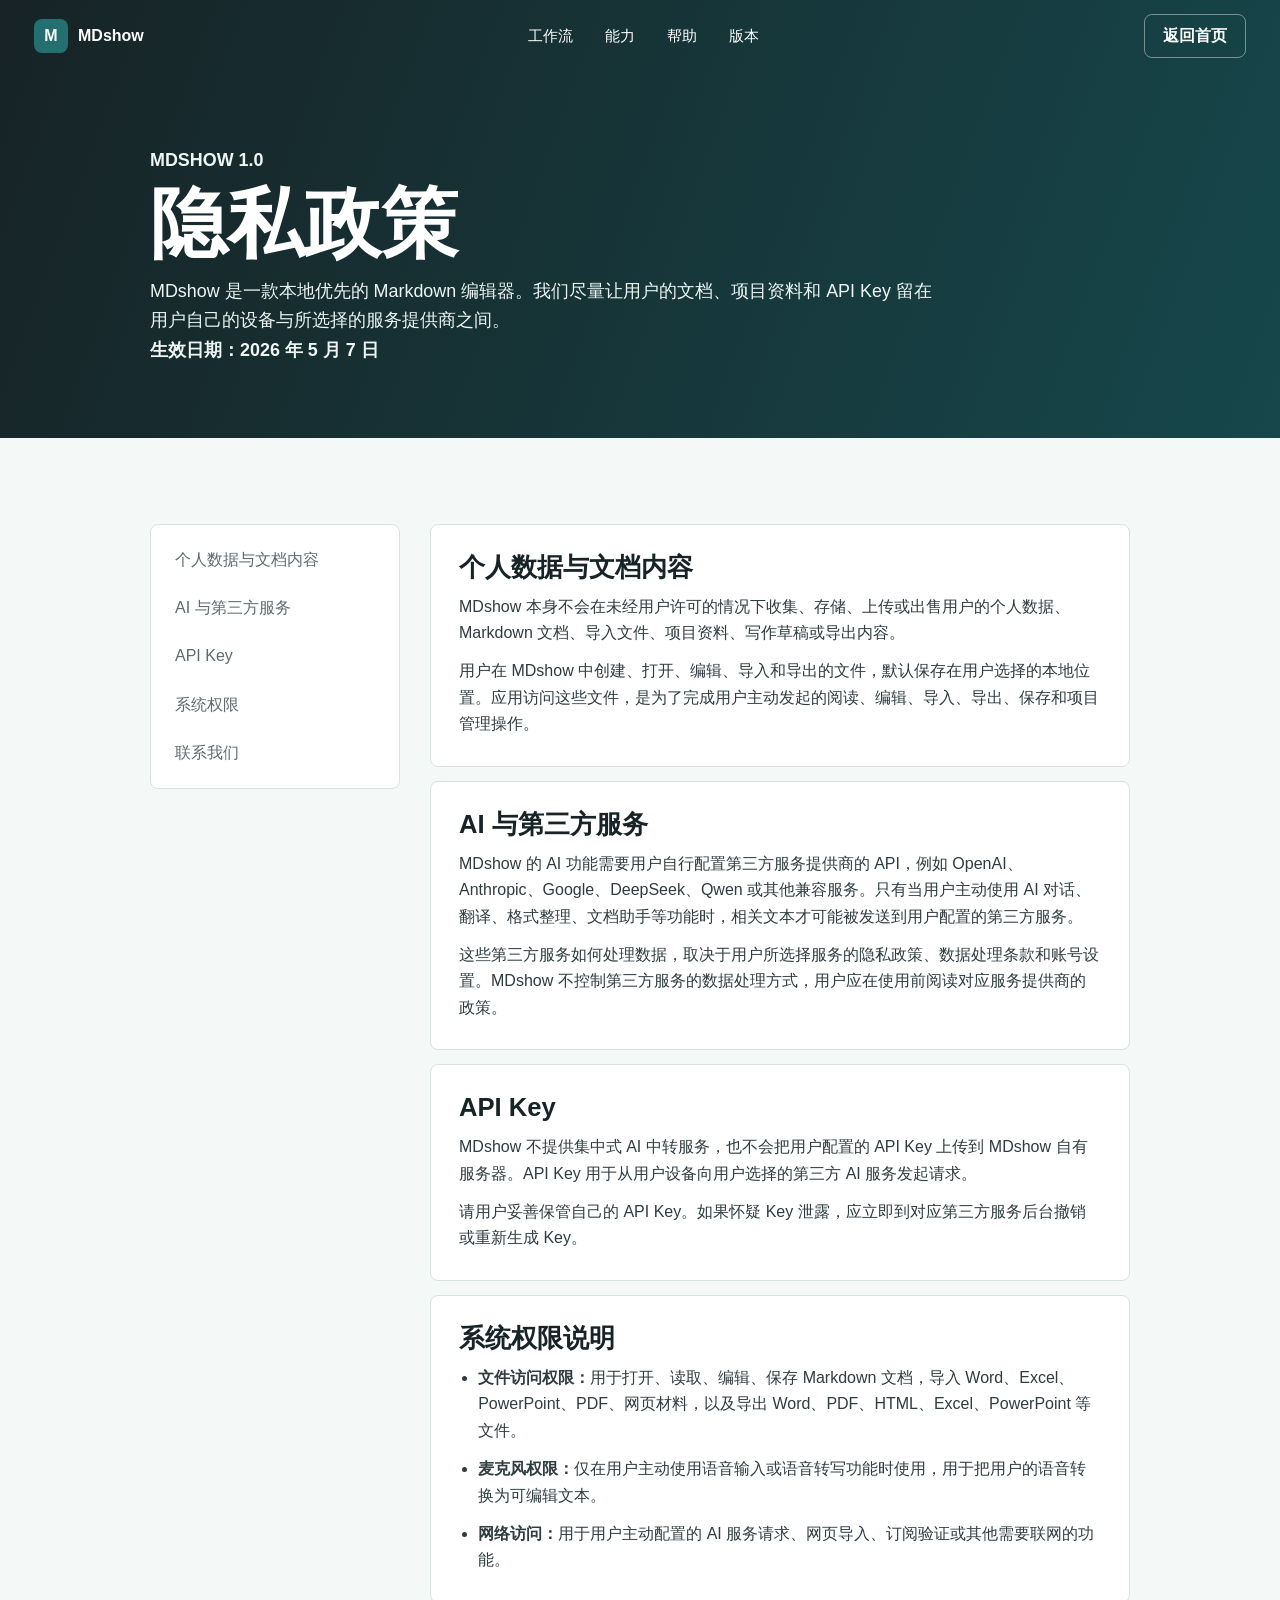
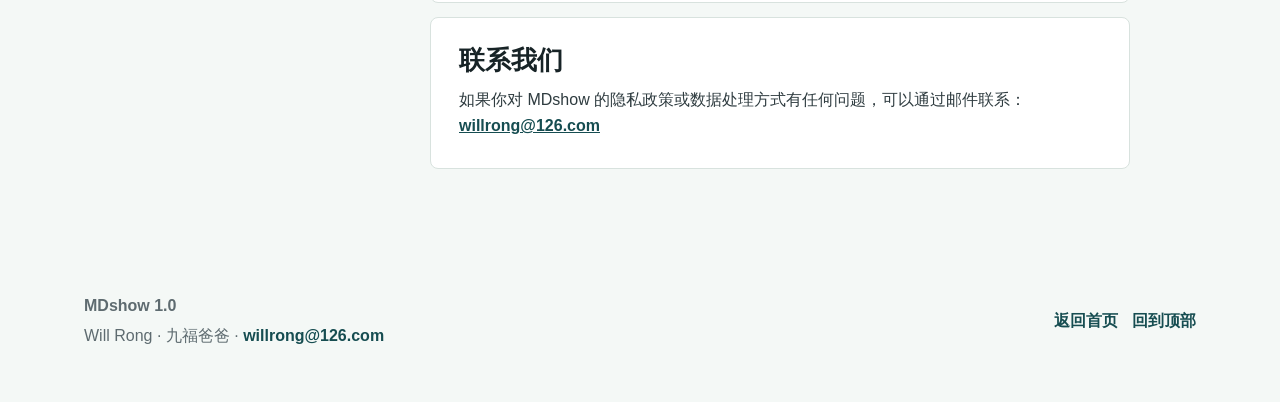
==== privacy.html @ 76c13066 "清理重复文件并更新网页内容" ====
<!DOCTYPE html>
<html lang="zh-CN">
<head>
  <meta charset="UTF-8">
  <meta name="viewport" content="width=device-width, initial-scale=1.0">
  <meta name="description" content="MDshow 隐私政策。MDshow 是本地优先的 Markdown 编辑器，不会在未经许可的情况下收集、存储或上传用户文档内容。">
  <title>隐私政策 | MDshow 1.0</title>
  <link rel="stylesheet" href="styles.css">
</head>
<body class="policy-page">
  <a class="skip-link" href="#main">跳到正文</a>

  <header class="site-header" data-header>
    <a class="brand-mark" href="index.html" aria-label="返回 MDshow 首页">
      <span class="brand-symbol">M</span>
      <span>MDshow</span>
    </a>
    <nav class="site-nav" aria-label="主导航">
      <a href="index.html#workflow">工作流</a>
      <a href="index.html#features">能力</a>
      <a href="index.html#guide">帮助</a>
      <a href="index.html#release">版本</a>
    </nav>
    <a class="header-action" href="index.html">返回首页</a>
  </header>

  <main id="main">
    <section class="policy-hero" aria-labelledby="policy-title">
      <div class="policy-hero-inner">
        <p class="eyebrow">MDshow 1.0</p>
        <h1 id="policy-title">隐私政策</h1>
        <p>
          MDshow 是一款本地优先的 Markdown 编辑器。我们尽量让用户的文档、项目资料和 API Key 留在用户自己的设备与所选择的服务提供商之间。
        </p>
        <p class="policy-date">生效日期：2026 年 5 月 7 日</p>
      </div>
    </section>

    <section class="section-band policy-band">
      <div class="policy-layout">
        <aside class="policy-nav" aria-label="隐私政策目录">
          <a href="#data">个人数据与文档内容</a>
          <a href="#ai">AI 与第三方服务</a>
          <a href="#keys">API Key</a>
          <a href="#permissions">系统权限</a>
          <a href="#contact">联系我们</a>
        </aside>

        <article class="policy-content">
          <section id="data" class="policy-section">
            <h2>个人数据与文档内容</h2>
            <p>
              MDshow 本身不会在未经用户许可的情况下收集、存储、上传或出售用户的个人数据、Markdown 文档、导入文件、项目资料、写作草稿或导出内容。
            </p>
            <p>
              用户在 MDshow 中创建、打开、编辑、导入和导出的文件，默认保存在用户选择的本地位置。应用访问这些文件，是为了完成用户主动发起的阅读、编辑、导入、导出、保存和项目管理操作。
            </p>
          </section>

          <section id="ai" class="policy-section">
            <h2>AI 与第三方服务</h2>
            <p>
              MDshow 的 AI 功能需要用户自行配置第三方服务提供商的 API，例如 OpenAI、Anthropic、Google、DeepSeek、Qwen 或其他兼容服务。只有当用户主动使用 AI 对话、翻译、格式整理、文档助手等功能时，相关文本才可能被发送到用户配置的第三方服务。
            </p>
            <p>
              这些第三方服务如何处理数据，取决于用户所选择服务的隐私政策、数据处理条款和账号设置。MDshow 不控制第三方服务的数据处理方式，用户应在使用前阅读对应服务提供商的政策。
            </p>
          </section>

          <section id="keys" class="policy-section">
            <h2>API Key</h2>
            <p>
              MDshow 不提供集中式 AI 中转服务，也不会把用户配置的 API Key 上传到 MDshow 自有服务器。API Key 用于从用户设备向用户选择的第三方 AI 服务发起请求。
            </p>
            <p>
              请用户妥善保管自己的 API Key。如果怀疑 Key 泄露，应立即到对应第三方服务后台撤销或重新生成 Key。
            </p>
          </section>

          <section id="permissions" class="policy-section">
            <h2>系统权限说明</h2>
            <ul>
              <li>
                <strong>文件访问权限：</strong>用于打开、读取、编辑、保存 Markdown 文档，导入 Word、Excel、PowerPoint、PDF、网页材料，以及导出 Word、PDF、HTML、Excel、PowerPoint 等文件。
              </li>
              <li>
                <strong>麦克风权限：</strong>仅在用户主动使用语音输入或语音转写功能时使用，用于把用户的语音转换为可编辑文本。
              </li>
              <li>
                <strong>网络访问：</strong>用于用户主动配置的 AI 服务请求、网页导入、订阅验证或其他需要联网的功能。
              </li>
            </ul>
          </section>

          <section id="contact" class="policy-section">
            <h2>联系我们</h2>
            <p>
              如果你对 MDshow 的隐私政策或数据处理方式有任何问题，可以通过邮件联系：
              <a href="mailto:willrong@126.com">willrong@126.com</a>
            </p>
          </section>
        </article>
      </div>
    </section>
  </main>

  <footer class="site-footer">
    <div>
      <strong>MDshow 1.0</strong>
      <p>Will Rong · 九福爸爸 · <a href="mailto:willrong@126.com">willrong@126.com</a></p>
    </div>
    <nav class="footer-links" aria-label="页脚链接">
      <a href="index.html">返回首页</a>
      <a href="#main">回到顶部</a>
    </nav>
  </footer>

  <script src="script.js"></script>
</body>
</html>
---- styles.css ----
:root {
  color-scheme: light;
  --ink: #172326;
  --ink-soft: #2f3c40;
  --muted: #5e6b70;
  --paper: #f4f8f6;
  --surface: #ffffff;
  --surface-alt: #edf4f1;
  --line: #d8e2de;
  --teal: #246f70;
  --teal-dark: #164d51;
  --coral: #c86246;
  --gold: #b8882f;
  --blue: #315f8c;
  --sage: #78906f;
  --shadow: 0 24px 70px rgba(23, 35, 38, 0.16);
  --header-height: 72px;
}

* {
  box-sizing: border-box;
}

html {
  scroll-behavior: smooth;
}

body {
  margin: 0;
  color: var(--ink);
  background: var(--paper);
  font-family: -apple-system, BlinkMacSystemFont, "SF Pro Text", "PingFang SC", "Hiragino Sans GB", "Microsoft YaHei", Arial, sans-serif;
  line-height: 1.65;
  text-rendering: optimizeLegibility;
}

img {
  display: block;
  max-width: 100%;
}

a {
  color: inherit;
}

code {
  padding: 0.1rem 0.34rem;
  border: 1px solid var(--line);
  border-radius: 6px;
  background: #f7faf9;
  color: var(--teal-dark);
  font-family: "SF Mono", Menlo, Consolas, monospace;
  font-size: 0.94em;
}

.skip-link {
  position: absolute;
  left: 16px;
  top: 12px;
  z-index: 20;
  transform: translateY(-140%);
  border-radius: 6px;
  background: var(--ink);
  color: #fff;
  padding: 10px 14px;
  text-decoration: none;
}

.skip-link:focus {
  transform: translateY(0);
}

.site-header {
  position: fixed;
  inset: 0 0 auto 0;
  z-index: 10;
  height: var(--header-height);
  display: flex;
  align-items: center;
  justify-content: space-between;
  gap: 22px;
  padding: 0 34px;
  color: #fff;
  transition: background-color 180ms ease, border-color 180ms ease, color 180ms ease, box-shadow 180ms ease;
}

.site-header.is-scrolled {
  color: var(--ink);
  background: rgba(244, 248, 246, 0.94);
  border-bottom: 1px solid var(--line);
  box-shadow: 0 12px 40px rgba(23, 35, 38, 0.08);
  backdrop-filter: blur(18px);
}

.brand-mark,
.site-nav,
.header-action,
.hero-actions,
.hero-facts,
.workflow-track,
.feature-grid,
.guide-layout,
.matrix-grid,
.audience-grid,
.site-footer {
  max-width: 1180px;
}

.brand-mark {
  display: inline-flex;
  align-items: center;
  gap: 10px;
  font-weight: 760;
  text-decoration: none;
  white-space: nowrap;
}

.brand-symbol {
  display: grid;
  place-items: center;
  width: 34px;
  height: 34px;
  border-radius: 8px;
  background: var(--teal);
  color: #fff;
  font-weight: 820;
}

.site-nav {
  display: flex;
  align-items: center;
  justify-content: center;
  gap: 4px;
  margin: 0 auto;
}

.site-nav a {
  display: inline-flex;
  align-items: center;
  min-height: 42px;
  padding: 0 14px;
  border-radius: 8px;
  color: inherit;
  font-size: 0.95rem;
  text-decoration: none;
}

.site-nav a:hover,
.site-nav a.is-active {
  background: rgba(255, 255, 255, 0.16);
}

.site-header.is-scrolled .site-nav a:hover,
.site-header.is-scrolled .site-nav a.is-active {
  background: #e5efeb;
}

.header-action,
.primary-link,
.secondary-link {
  display: inline-flex;
  align-items: center;
  justify-content: center;
  min-height: 44px;
  border-radius: 8px;
  padding: 0 18px;
  font-weight: 720;
  text-decoration: none;
  white-space: nowrap;
}

.header-action {
  border: 1px solid rgba(255, 255, 255, 0.42);
}

.site-header.is-scrolled .header-action {
  border-color: var(--line);
  background: var(--surface);
}

.hero {
  position: relative;
  min-height: 78vh;
  padding: calc(var(--header-height) + 64px) 34px 52px;
  display: flex;
  align-items: flex-end;
  overflow: hidden;
  color: #fff;
  background: #172326;
}

.hero-media {
  position: absolute;
  inset: 0;
  background-image: url("assets/mdshow-workspace-preview.png");
  background-size: cover;
  background-position: center;
  transform: scale(1.01);
}

.hero-shade {
  position: absolute;
  inset: 0;
  background: rgba(13, 25, 27, 0.42);
}

.hero-inner {
  position: relative;
  z-index: 1;
  width: min(1180px, 100%);
  margin: 0 auto;
}

.eyebrow,
.section-label,
.feature-tag,
.step-number {
  margin: 0;
  font-size: 0.78rem;
  font-weight: 780;
  letter-spacing: 0;
  text-transform: uppercase;
}

.eyebrow {
  color: #d7e8e4;
}

.hero h1 {
  margin: 10px 0 0;
  font-size: 8rem;
  line-height: 0.92;
  letter-spacing: 0;
}

.hero-kicker {
  max-width: 680px;
  margin: 20px 0 0;
  font-size: 1.42rem;
  font-weight: 760;
}

.hero-copy {
  max-width: 760px;
  margin: 16px 0 0;
  color: #edf6f3;
  font-size: 1.08rem;
}

.hero-actions {
  display: flex;
  flex-wrap: wrap;
  gap: 12px;
  margin-top: 28px;
}

.primary-link {
  background: #fff;
  color: var(--ink);
}

.secondary-link {
  border: 1px solid rgba(255, 255, 255, 0.52);
  color: #fff;
}

.hero-facts {
  display: grid;
  grid-template-columns: repeat(3, minmax(0, 1fr));
  gap: 12px;
  width: min(1180px, 100%);
  margin: 42px 0 0;
  padding: 0;
  list-style: none;
}

.hero-facts li {
  min-height: 112px;
  padding: 16px;
  border: 1px solid rgba(255, 255, 255, 0.22);
  border-radius: 8px;
  background: rgba(12, 24, 26, 0.48);
  backdrop-filter: blur(10px);
}

.hero-facts span {
  display: block;
  margin: 0 0 7px;
  color: #bbd9d2;
  font-size: 0.8rem;
  font-weight: 780;
}

.hero-facts strong {
  display: block;
  color: #fff;
  font-weight: 680;
}

.section-band {
  padding: 86px 34px;
}

.section-grid,
.section-heading,
.workflow-track,
.feature-grid,
.guide-layout,
.matrix-grid,
.audience-grid,
.site-footer {
  width: min(1180px, 100%);
  margin: 0 auto;
}

.section-grid {
  display: grid;
  grid-template-columns: minmax(220px, 0.78fr) minmax(0, 1.22fr);
  gap: 56px;
  align-items: start;
}

.section-label {
  color: var(--teal);
}

.section-heading {
  margin-bottom: 34px;
}

h2,
h3,
p {
  overflow-wrap: anywhere;
}

h2 {
  margin: 8px 0 0;
  font-size: 2.35rem;
  line-height: 1.14;
  letter-spacing: 0;
}

h3 {
  margin: 0;
  font-size: 1.16rem;
  line-height: 1.32;
  letter-spacing: 0;
}

.lead-copy,
.release-copy {
  color: var(--ink-soft);
  font-size: 1.06rem;
}

.lead-copy p,
.release-copy p {
  margin: 0 0 18px;
}

.lead-copy p:last-child,
.release-copy p:last-child {
  margin-bottom: 0;
}

.intro-band,
.guide-band,
.audience-band {
  background: var(--paper);
}

.workflow-band,
.delivery-band {
  background: var(--surface);
}

.feature-band {
  background: #f7fbfa;
}

.release-band {
  background: #e9f2ef;
}

.policy-page {
  background: var(--paper);
}

.policy-hero {
  padding: calc(var(--header-height) + 74px) 34px 72px;
  color: #fff;
  background:
    linear-gradient(110deg, rgba(23, 35, 38, 0.96), rgba(22, 77, 81, 0.86)),
    #172326;
}

.policy-hero-inner {
  width: min(980px, 100%);
  margin: 0 auto;
}

.policy-hero h1 {
  margin: 10px 0 16px;
  font-size: 4.8rem;
  line-height: 0.98;
  letter-spacing: 0;
}

.policy-hero p {
  max-width: 790px;
  margin: 0;
  color: #edf6f3;
  font-size: 1.12rem;
}

.policy-date {
  margin-top: 18px;
  color: #bbd9d2;
  font-size: 0.96rem;
  font-weight: 700;
}

.policy-band {
  background: var(--paper);
}

.policy-layout {
  display: grid;
  grid-template-columns: 250px minmax(0, 1fr);
  gap: 30px;
  width: min(980px, 100%);
  margin: 0 auto;
  align-items: start;
}

.policy-nav {
  position: sticky;
  top: calc(var(--header-height) + 18px);
  display: flex;
  flex-direction: column;
  gap: 6px;
  padding: 14px;
  border: 1px solid var(--line);
  border-radius: 8px;
  background: var(--surface);
}

.policy-nav a {
  min-height: 38px;
  padding: 8px 10px;
  border-radius: 6px;
  color: var(--muted);
  text-decoration: none;
}

.policy-nav a:hover {
  background: var(--surface-alt);
  color: var(--teal-dark);
}

.policy-content {
  display: grid;
  gap: 14px;
}

.policy-section {
  padding: 28px;
  border: 1px solid var(--line);
  border-radius: 8px;
  background: var(--surface);
  scroll-margin-top: calc(var(--header-height) + 18px);
}

.policy-section h2 {
  margin-top: 0;
  margin-bottom: 12px;
  font-size: 1.6rem;
}

.policy-section p {
  margin: 0;
  color: var(--ink-soft);
}

.policy-section p + p {
  margin-top: 12px;
}

.policy-section ul {
  display: grid;
  gap: 12px;
  margin: 0;
  padding-left: 1.2rem;
  color: var(--ink-soft);
}

.policy-section a {
  color: var(--teal-dark);
  font-weight: 720;
}

.workflow-track {
  display: grid;
  grid-template-columns: repeat(4, minmax(0, 1fr));
  gap: 14px;
  padding: 0;
  list-style: none;
  counter-reset: none;
}

.workflow-track li,
.feature-card,
.guide-panel,
.format-box,
.audience-grid p {
  border: 1px solid var(--line);
  border-radius: 8px;
  background: var(--surface);
}

.workflow-track li {
  min-height: 278px;
  padding: 22px;
  display: flex;
  flex-direction: column;
  gap: 16px;
}

.workflow-track li:nth-child(1) {
  border-top: 5px solid var(--teal);
}

.workflow-track li:nth-child(2) {
  border-top: 5px solid var(--blue);
}

.workflow-track li:nth-child(3) {
  border-top: 5px solid var(--coral);
}

.workflow-track li:nth-child(4) {
  border-top: 5px solid var(--gold);
}

.step-number {
  color: var(--muted);
}

.workflow-track p,
.feature-card p,
.guide-panel p,
.format-box p {
  margin: 0;
  color: var(--muted);
}

.feature-grid {
  display: grid;
  grid-template-columns: repeat(3, minmax(0, 1fr));
  gap: 14px;
}

.feature-card {
  min-height: 226px;
  padding: 22px;
}

.feature-tag {
  display: inline-flex;
  margin-bottom: 22px;
  color: var(--coral);
}

.feature-card h3 {
  margin-bottom: 10px;
}

.guide-layout {
  display: grid;
  grid-template-columns: 230px minmax(0, 1fr);
  gap: 28px;
  align-items: start;
}

.guide-nav {
  position: sticky;
  top: calc(var(--header-height) + 18px);
  display: flex;
  flex-direction: column;
  gap: 6px;
  padding: 14px;
  border: 1px solid var(--line);
  border-radius: 8px;
  background: #ffffff;
}

.guide-nav a {
  min-height: 38px;
  padding: 8px 10px;
  border-radius: 6px;
  color: var(--muted);
  text-decoration: none;
}

.guide-nav a:hover,
.guide-nav a.is-active {
  background: var(--surface-alt);
  color: var(--teal-dark);
}

.guide-list {
  display: grid;
  gap: 14px;
}

.guide-panel {
  padding: 26px;
  scroll-margin-top: calc(var(--header-height) + 18px);
}

.guide-panel h3 {
  margin-bottom: 12px;
}

.guide-panel p + p {
  margin-top: 12px;
}

.guide-panel ol {
  margin: 12px 0 0;
  padding-left: 1.2rem;
  color: var(--muted);
}

.guide-panel li + li {
  margin-top: 8px;
}

.matrix-grid {
  display: grid;
  grid-template-columns: repeat(2, minmax(0, 1fr));
  gap: 16px;
}

.format-box {
  padding: 26px;
}

.format-box h3 {
  margin-bottom: 18px;
}

.format-list {
  display: grid;
  gap: 9px;
  padding: 0;
  margin: 0;
  list-style: none;
}

.format-list li {
  display: flex;
  align-items: center;
  justify-content: space-between;
  gap: 12px;
  min-height: 46px;
  padding: 10px 12px;
  border-radius: 6px;
  background: #f3f8f6;
  font-weight: 720;
}

.format-list span {
  color: var(--muted);
  font-size: 0.92rem;
  font-weight: 520;
  text-align: right;
}

.audience-grid {
  display: grid;
  grid-template-columns: repeat(5, minmax(0, 1fr));
  gap: 12px;
}

.audience-grid p {
  min-height: 104px;
  margin: 0;
  padding: 18px;
  color: var(--ink-soft);
  font-weight: 700;
}

.site-footer {
  display: flex;
  align-items: center;
  justify-content: space-between;
  gap: 20px;
  padding: 38px 34px 52px;
  color: var(--muted);
}

.site-footer p {
  margin: 4px 0 0;
}

.site-footer a {
  color: var(--teal-dark);
  font-weight: 720;
  text-decoration: none;
}

.footer-links {
  display: flex;
  flex-wrap: wrap;
  gap: 14px;
}

@media (max-width: 1040px) {
  .workflow-track,
  .feature-grid,
  .audience-grid {
    grid-template-columns: repeat(2, minmax(0, 1fr));
  }
}

@media (max-width: 860px) {
  :root {
    --header-height: 66px;
  }

  .site-header {
    padding: 0 18px;
  }

  .site-nav {
    display: none;
  }

  .header-action {
    min-height: 40px;
    padding: 0 12px;
    font-size: 0.92rem;
  }

  .hero {
    min-height: 82vh;
    padding: calc(var(--header-height) + 42px) 20px 34px;
  }

  .hero-media {
    background-position: 58% center;
  }

  .hero h1 {
    font-size: 4.7rem;
  }

  .hero-kicker {
    font-size: 1.2rem;
  }

  .hero-copy {
    font-size: 1rem;
  }

  .hero-facts,
  .section-grid,
  .guide-layout,
  .matrix-grid,
  .policy-layout {
    grid-template-columns: 1fr;
  }

  .hero-facts {
    margin-top: 30px;
  }

  .hero-facts li {
    min-height: auto;
  }

  .section-band {
    padding: 62px 20px;
  }

  h2 {
    font-size: 1.86rem;
  }

  .section-grid {
    gap: 20px;
  }

  .guide-nav {
    position: static;
  }

  .policy-hero {
    padding: calc(var(--header-height) + 48px) 20px 54px;
  }

  .policy-hero h1 {
    font-size: 3.25rem;
  }

  .policy-nav {
    position: static;
  }
}

@media (max-width: 620px) {
  .brand-symbol {
    width: 31px;
    height: 31px;
  }

  .hero h1 {
    font-size: 4rem;
  }

  .hero-actions {
    flex-direction: column;
    align-items: stretch;
  }

  .workflow-track,
  .feature-grid,
  .audience-grid {
    grid-template-columns: 1fr;
  }

  .workflow-track li,
  .feature-card {
    min-height: auto;
  }

  .format-list li {
    align-items: flex-start;
    flex-direction: column;
  }

  .format-list span {
    text-align: left;
  }

  .site-footer {
    align-items: flex-start;
    flex-direction: column;
    padding-left: 20px;
    padding-right: 20px;
  }

  .policy-section {
    padding: 22px;
  }
}
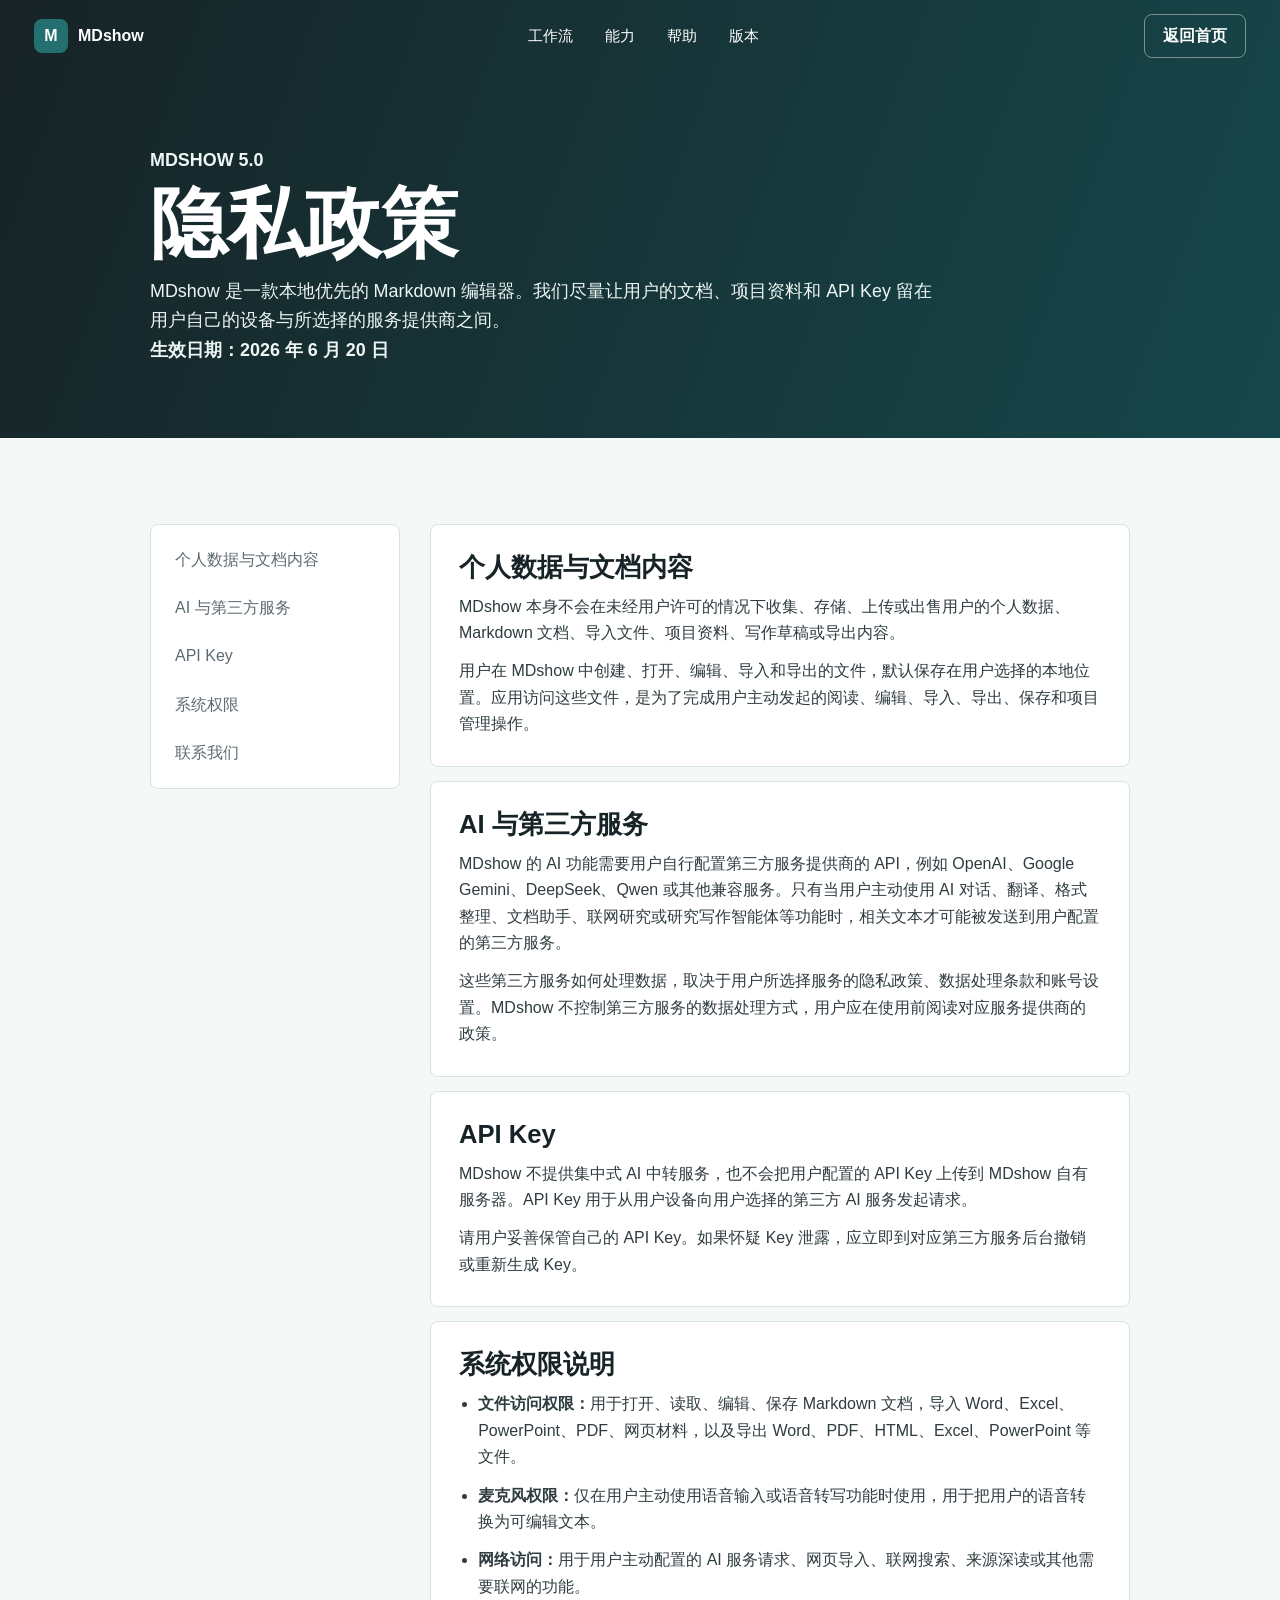
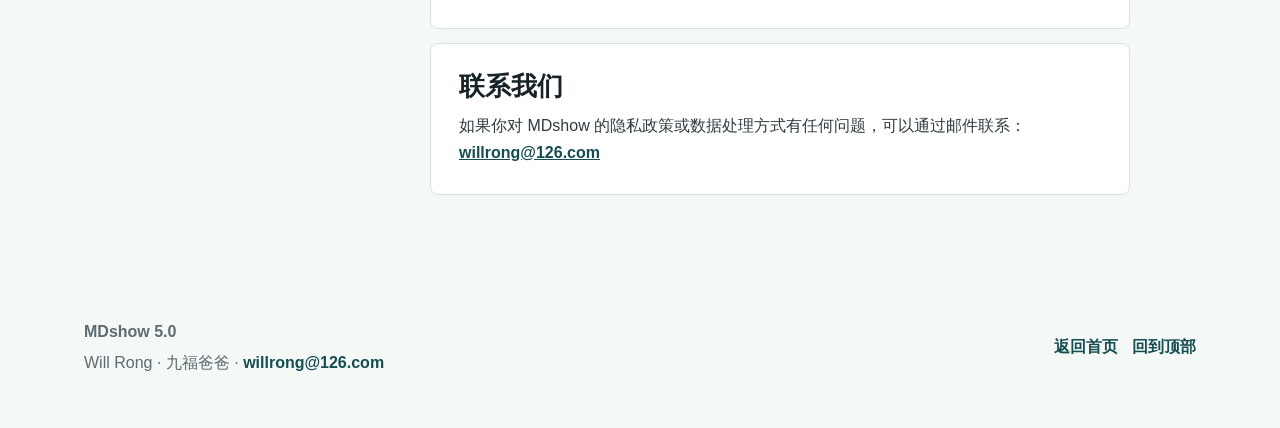
==== commit ae49cd2f: "Update MDshow support site for 5.0" ====
--- a/privacy.html
+++ b/privacy.html
@@ -4,7 +4,7 @@
   <meta charset="UTF-8">
   <meta name="viewport" content="width=device-width, initial-scale=1.0">
   <meta name="description" content="MDshow 隐私政策。MDshow 是本地优先的 Markdown 编辑器，不会在未经许可的情况下收集、存储或上传用户文档内容。">
-  <title>隐私政策 | MDshow 1.0</title>
+  <title>隐私政策 | MDshow 5.0</title>
   <link rel="stylesheet" href="styles.css">
 </head>
 <body class="policy-page">
@@ -27,12 +27,12 @@
   <main id="main">
     <section class="policy-hero" aria-labelledby="policy-title">
       <div class="policy-hero-inner">
-        <p class="eyebrow">MDshow 1.0</p>
+        <p class="eyebrow">MDshow 5.0</p>
         <h1 id="policy-title">隐私政策</h1>
         <p>
           MDshow 是一款本地优先的 Markdown 编辑器。我们尽量让用户的文档、项目资料和 API Key 留在用户自己的设备与所选择的服务提供商之间。
         </p>
-        <p class="policy-date">生效日期：2026 年 5 月 7 日</p>
+        <p class="policy-date">生效日期：2026 年 6 月 20 日</p>
       </div>
     </section>
 
@@ -60,7 +60,7 @@
           <section id="ai" class="policy-section">
             <h2>AI 与第三方服务</h2>
             <p>
-              MDshow 的 AI 功能需要用户自行配置第三方服务提供商的 API，例如 OpenAI、Anthropic、Google、DeepSeek、Qwen 或其他兼容服务。只有当用户主动使用 AI 对话、翻译、格式整理、文档助手等功能时，相关文本才可能被发送到用户配置的第三方服务。
+              MDshow 的 AI 功能需要用户自行配置第三方服务提供商的 API，例如 OpenAI、Google Gemini、DeepSeek、Qwen 或其他兼容服务。只有当用户主动使用 AI 对话、翻译、格式整理、文档助手、联网研究或研究写作智能体等功能时，相关文本才可能被发送到用户配置的第三方服务。
             </p>
             <p>
               这些第三方服务如何处理数据，取决于用户所选择服务的隐私政策、数据处理条款和账号设置。MDshow 不控制第三方服务的数据处理方式，用户应在使用前阅读对应服务提供商的政策。
@@ -87,7 +87,7 @@
                 <strong>麦克风权限：</strong>仅在用户主动使用语音输入或语音转写功能时使用，用于把用户的语音转换为可编辑文本。
               </li>
               <li>
-                <strong>网络访问：</strong>用于用户主动配置的 AI 服务请求、网页导入、订阅验证或其他需要联网的功能。
+                <strong>网络访问：</strong>用于用户主动配置的 AI 服务请求、网页导入、联网搜索、来源深读或其他需要联网的功能。
               </li>
             </ul>
           </section>
@@ -106,7 +106,7 @@
 
   <footer class="site-footer">
     <div>
-      <strong>MDshow 1.0</strong>
+      <strong>MDshow 5.0</strong>
       <p>Will Rong · 九福爸爸 · <a href="mailto:willrong@126.com">willrong@126.com</a></p>
     </div>
     <nav class="footer-links" aria-label="页脚链接">
